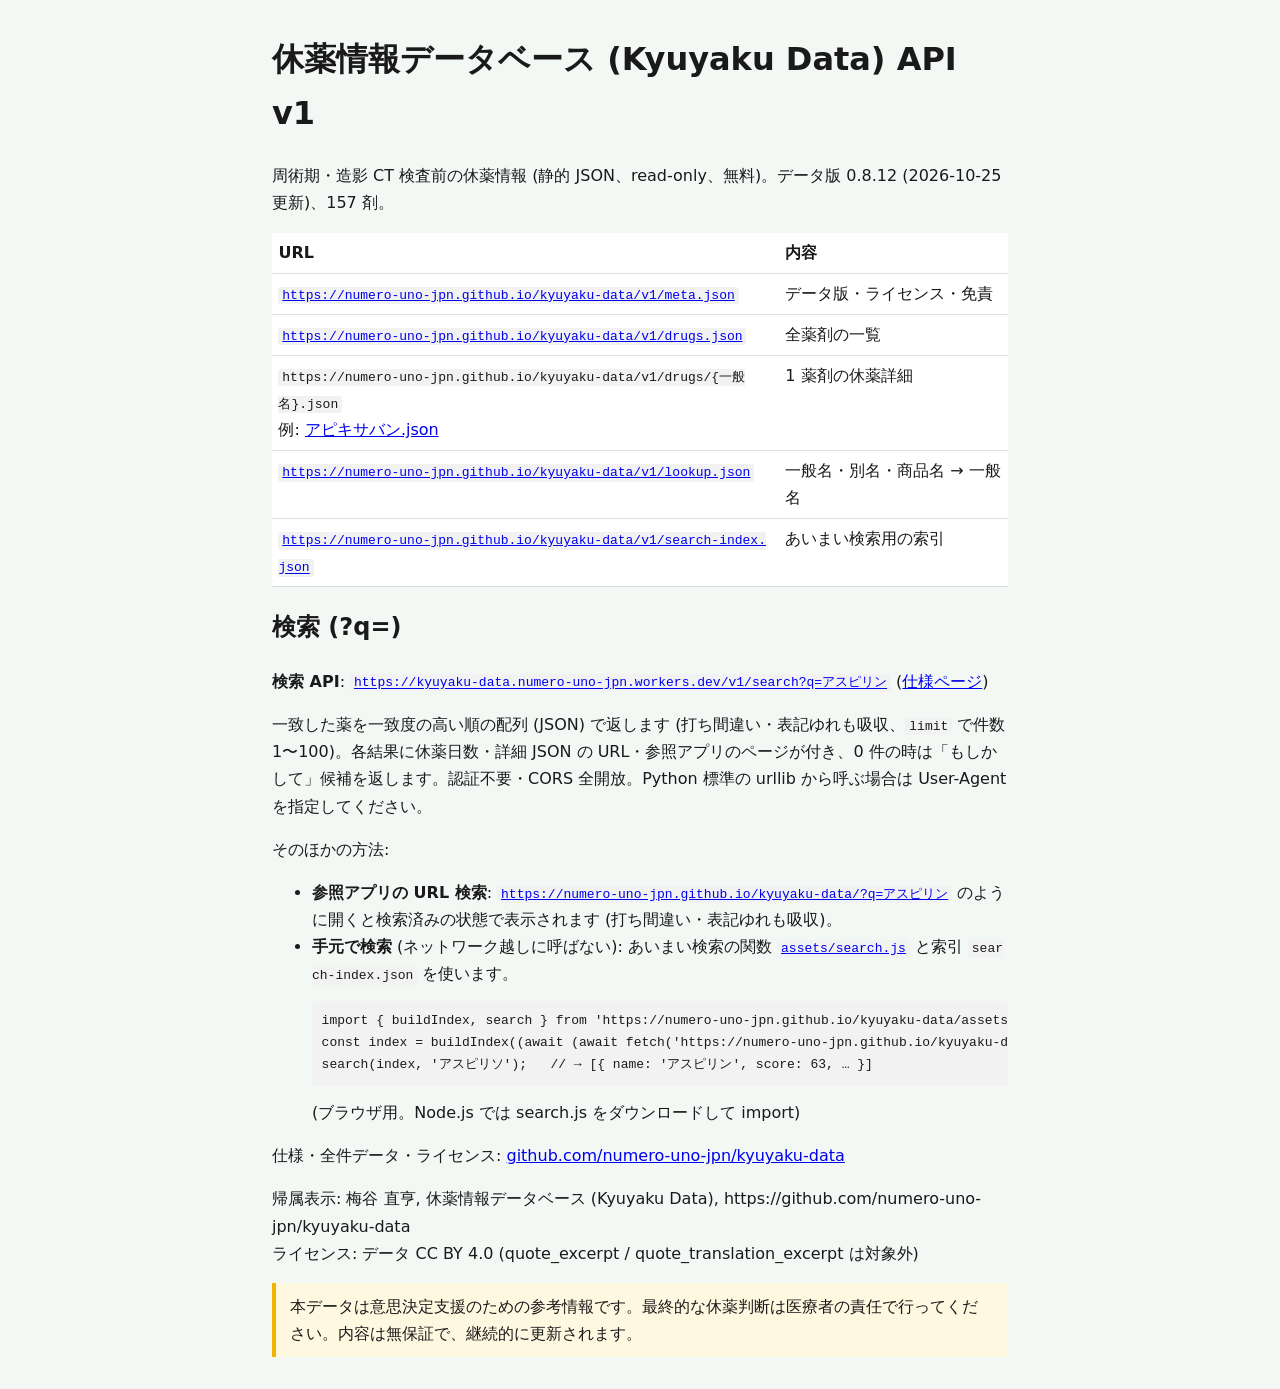
==== v1/index.html @ 0da5d732 "Sync data v0.8.12 (source 13854ec)" ====
<!doctype html>
<html lang="ja">
<head>
<meta charset="utf-8">
<meta name="viewport" content="width=device-width, initial-scale=1">
<title>休薬情報データベース (Kyuyaku Data) API</title>
<style>
body{font-family:system-ui,-apple-system,"Segoe UI","Hiragino Sans","Noto Sans JP",sans-serif;max-width:46rem;margin:2rem auto;padding:0 1rem;line-height:1.7;color:#1a1a1a;background:#f3f8f5}
table{background:#fff}
code{background:#f2f2f2;padding:.1em .3em;border-radius:3px;word-break:break-all}
table{border-collapse:collapse;width:100%}td,th{border-bottom:1px solid #ddd;padding:.4rem;text-align:left;vertical-align:top}
.note{background:#fff8e1;border-left:4px solid #f0b400;padding:.6rem .9rem}
pre{background:#f2f2f2;padding:.6rem;overflow-x:auto;border-radius:4px}pre code{background:none;padding:0}
@media (prefers-color-scheme:dark){body{color:#e6e6e6;background:#141414}table{background:#141414}code,pre{background:#2a2a2a}td,th{border-color:#333}.note{background:#2b2512}a{color:#8ab4ff}}
</style>
</head>
<body>
<h1>休薬情報データベース (Kyuyaku Data) API v1</h1>
<p>周術期・造影 CT 検査前の休薬情報 (静的 JSON、read-only、無料)。データ版 0.8.12 (2026-10-25更新)、157 剤。</p>
<table>
<tr><th>URL</th><th>内容</th></tr>
<tr><td><a href="https://numero-uno-jpn.github.io/kyuyaku-data/v1/meta.json"><code>https://numero-uno-jpn.github.io/kyuyaku-data/v1/meta.json</code></a></td><td>データ版・ライセンス・免責</td></tr>
<tr><td><a href="https://numero-uno-jpn.github.io/kyuyaku-data/v1/drugs.json"><code>https://numero-uno-jpn.github.io/kyuyaku-data/v1/drugs.json</code></a></td><td>全薬剤の一覧</td></tr>
<tr><td><code>https://numero-uno-jpn.github.io/kyuyaku-data/v1/drugs/{一般名}.json</code><br>例: <a href="https://numero-uno-jpn.github.io/kyuyaku-data/v1/drugs/アピキサバン.json">アピキサバン.json</a></td><td>1 薬剤の休薬詳細</td></tr>
<tr><td><a href="https://numero-uno-jpn.github.io/kyuyaku-data/v1/lookup.json"><code>https://numero-uno-jpn.github.io/kyuyaku-data/v1/lookup.json</code></a></td><td>一般名・別名・商品名 → 一般名</td></tr>
<tr><td><a href="https://numero-uno-jpn.github.io/kyuyaku-data/v1/search-index.json"><code>https://numero-uno-jpn.github.io/kyuyaku-data/v1/search-index.json</code></a></td><td>あいまい検索用の索引</td></tr>
</table>
<h2>検索 (?q=)</h2>
<p><strong>検索 API</strong>: <a href="https://kyuyaku-data.numero-uno-jpn.workers.dev/v1/search?q=アスピリン"><code>https://kyuyaku-data.numero-uno-jpn.workers.dev/v1/search?q=アスピリン</code></a> (<a href="../search-api.html">仕様ページ</a>)</p>
<p>一致した薬を一致度の高い順の配列 (JSON) で返します (打ち間違い・表記ゆれも吸収、<code>limit</code> で件数 1〜100)。各結果に休薬日数・詳細 JSON の URL・参照アプリのページが付き、0 件の時は「もしかして」候補を返します。認証不要・CORS 全開放。Python 標準の urllib から呼ぶ場合は User-Agent を指定してください。</p>
<p>そのほかの方法:</p>
<ul>
<li><strong>参照アプリの URL 検索</strong>: <a href="../?q=アスピリン"><code>https://numero-uno-jpn.github.io/kyuyaku-data/?q=アスピリン</code></a> のように開くと検索済みの状態で表示されます (打ち間違い・表記ゆれも吸収)。</li>
<li><strong>手元で検索</strong> (ネットワーク越しに呼ばない): あいまい検索の関数 <a href="../assets/search.js"><code>assets/search.js</code></a> と索引 <code>search-index.json</code> を使います。
<pre><code>import { buildIndex, search } from 'https://numero-uno-jpn.github.io/kyuyaku-data/assets/search.js';
const index = buildIndex((await (await fetch('https://numero-uno-jpn.github.io/kyuyaku-data/v1/search-index.json')).json()).drugs);
search(index, 'アスピリソ');   // → [{ name: 'アスピリン', score: 63, … }]</code></pre>
(ブラウザ用。Node.js では search.js をダウンロードして import)</li>
</ul>
<p>仕様・全件データ・ライセンス: <a href="https://github.com/numero-uno-jpn/kyuyaku-data">github.com/numero-uno-jpn/kyuyaku-data</a></p>
<p>帰属表示: 梅谷 直亨, 休薬情報データベース (Kyuyaku Data), https://github.com/numero-uno-jpn/kyuyaku-data<br>ライセンス: データ CC BY 4.0 (quote_excerpt / quote_translation_excerpt は対象外)</p>
<p class="note">本データは意思決定支援のための参考情報です。最終的な休薬判断は医療者の責任で行ってください。内容は無保証で、継続的に更新されます。</p>
</body>
</html>
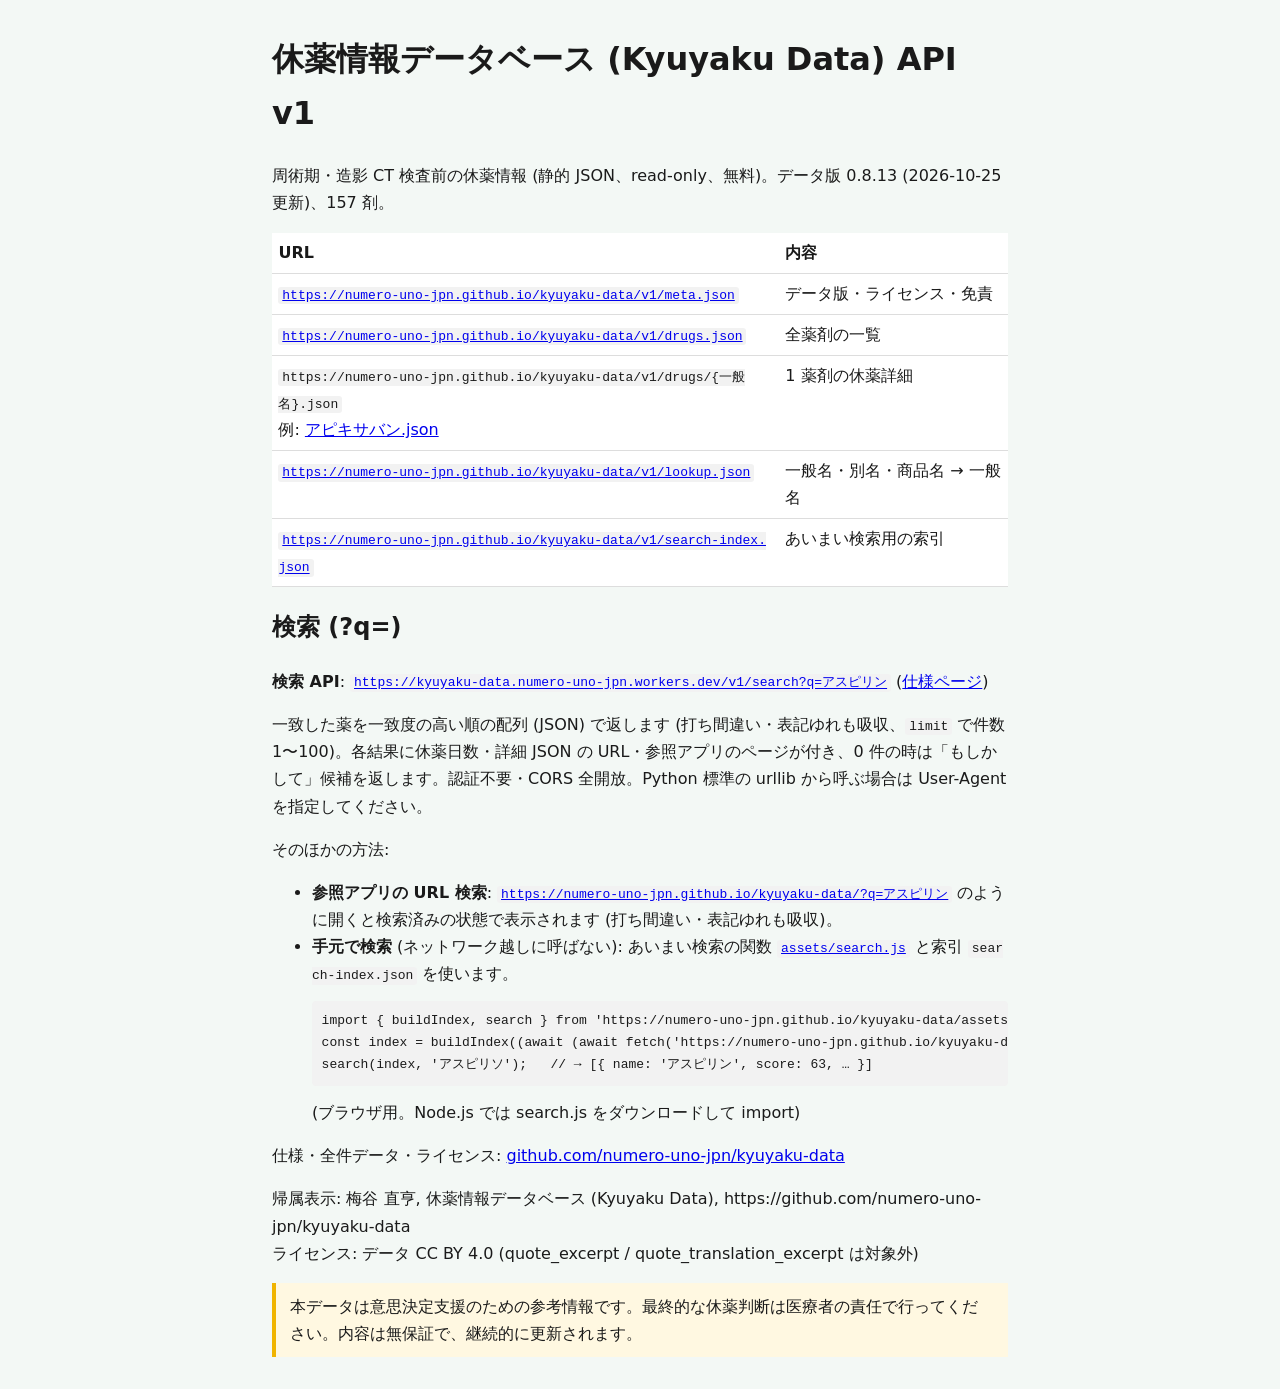
==== commit fb96d6f2: "Sync data v0.8.13 (source 6aa8aa5)" ====
--- a/v1/index.html
+++ b/v1/index.html
@@ -16,7 +16,7 @@
 </head>
 <body>
 <h1>休薬情報データベース (Kyuyaku Data) API v1</h1>
-<p>周術期・造影 CT 検査前の休薬情報 (静的 JSON、read-only、無料)。データ版 0.8.12 (2026-10-25更新)、157 剤。</p>
+<p>周術期・造影 CT 検査前の休薬情報 (静的 JSON、read-only、無料)。データ版 0.8.13 (2026-10-25更新)、157 剤。</p>
 <table>
 <tr><th>URL</th><th>内容</th></tr>
 <tr><td><a href="https://numero-uno-jpn.github.io/kyuyaku-data/v1/meta.json"><code>https://numero-uno-jpn.github.io/kyuyaku-data/v1/meta.json</code></a></td><td>データ版・ライセンス・免責</td></tr>
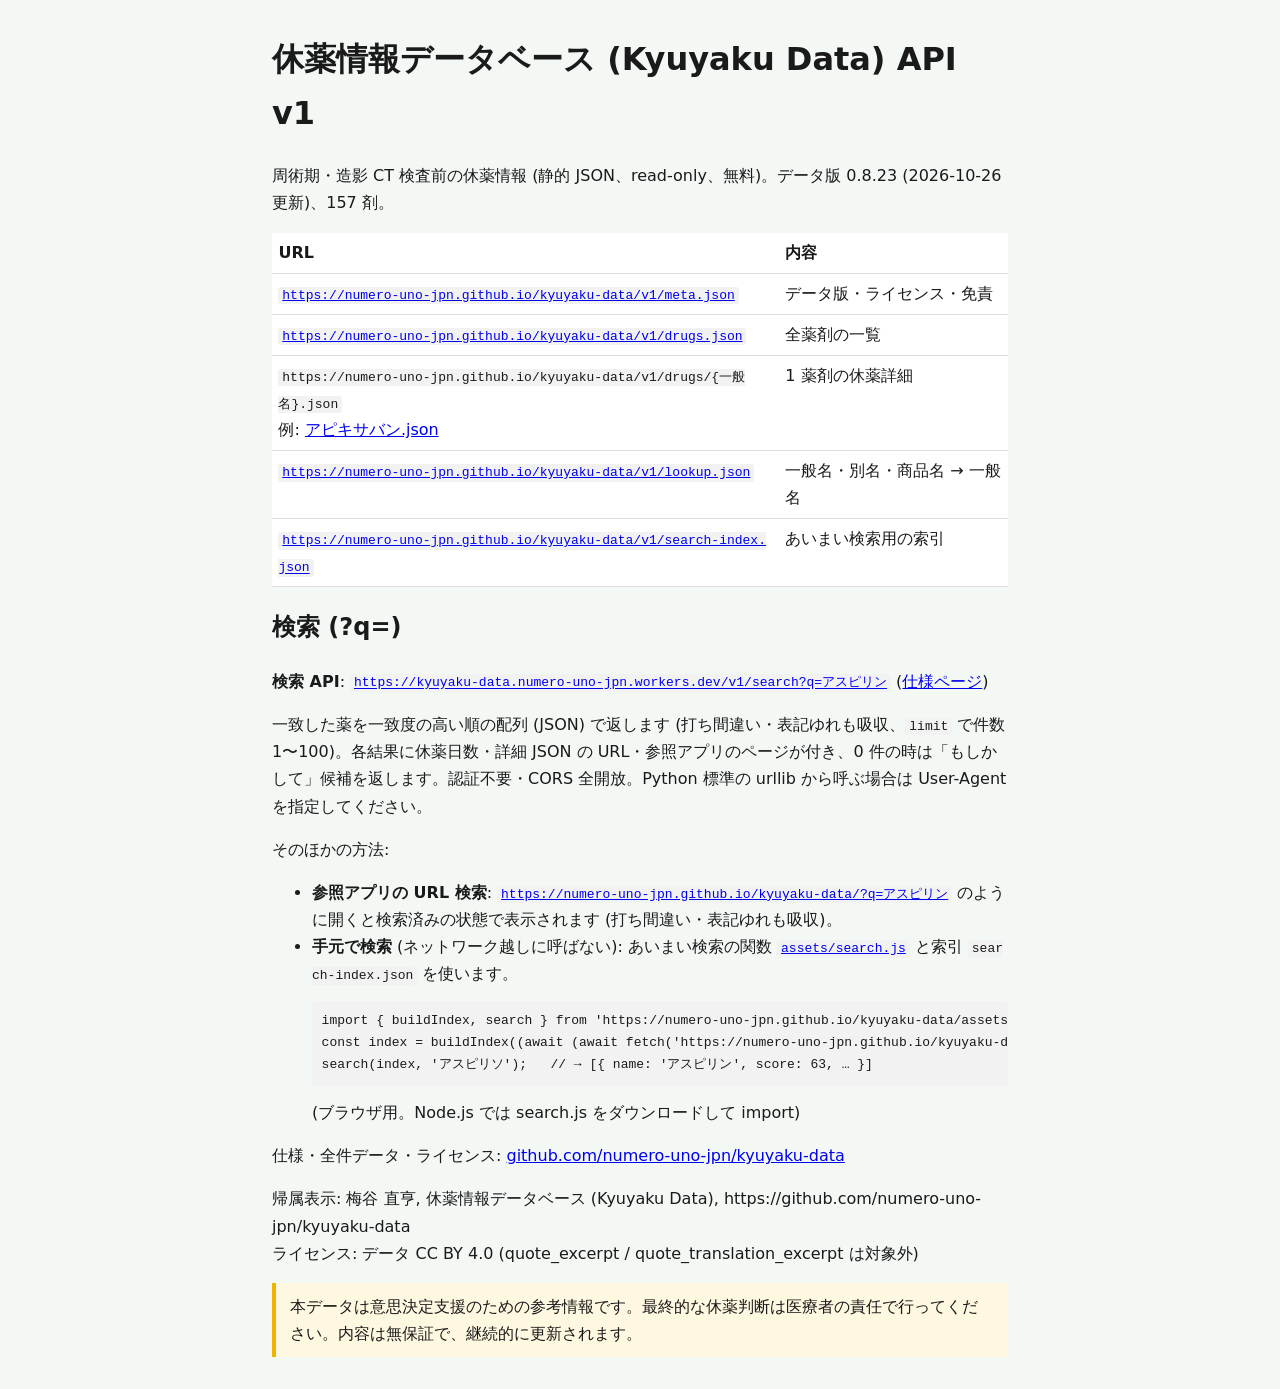
==== commit 911265b6: "Sync data v0.8.23 (source ba4a5b7)" ====
--- a/v1/index.html
+++ b/v1/index.html
@@ -16,7 +16,7 @@
 </head>
 <body>
 <h1>休薬情報データベース (Kyuyaku Data) API v1</h1>
-<p>周術期・造影 CT 検査前の休薬情報 (静的 JSON、read-only、無料)。データ版 0.8.13 (2026-10-25更新)、157 剤。</p>
+<p>周術期・造影 CT 検査前の休薬情報 (静的 JSON、read-only、無料)。データ版 0.8.23 (2026-10-26更新)、157 剤。</p>
 <table>
 <tr><th>URL</th><th>内容</th></tr>
 <tr><td><a href="https://numero-uno-jpn.github.io/kyuyaku-data/v1/meta.json"><code>https://numero-uno-jpn.github.io/kyuyaku-data/v1/meta.json</code></a></td><td>データ版・ライセンス・免責</td></tr>
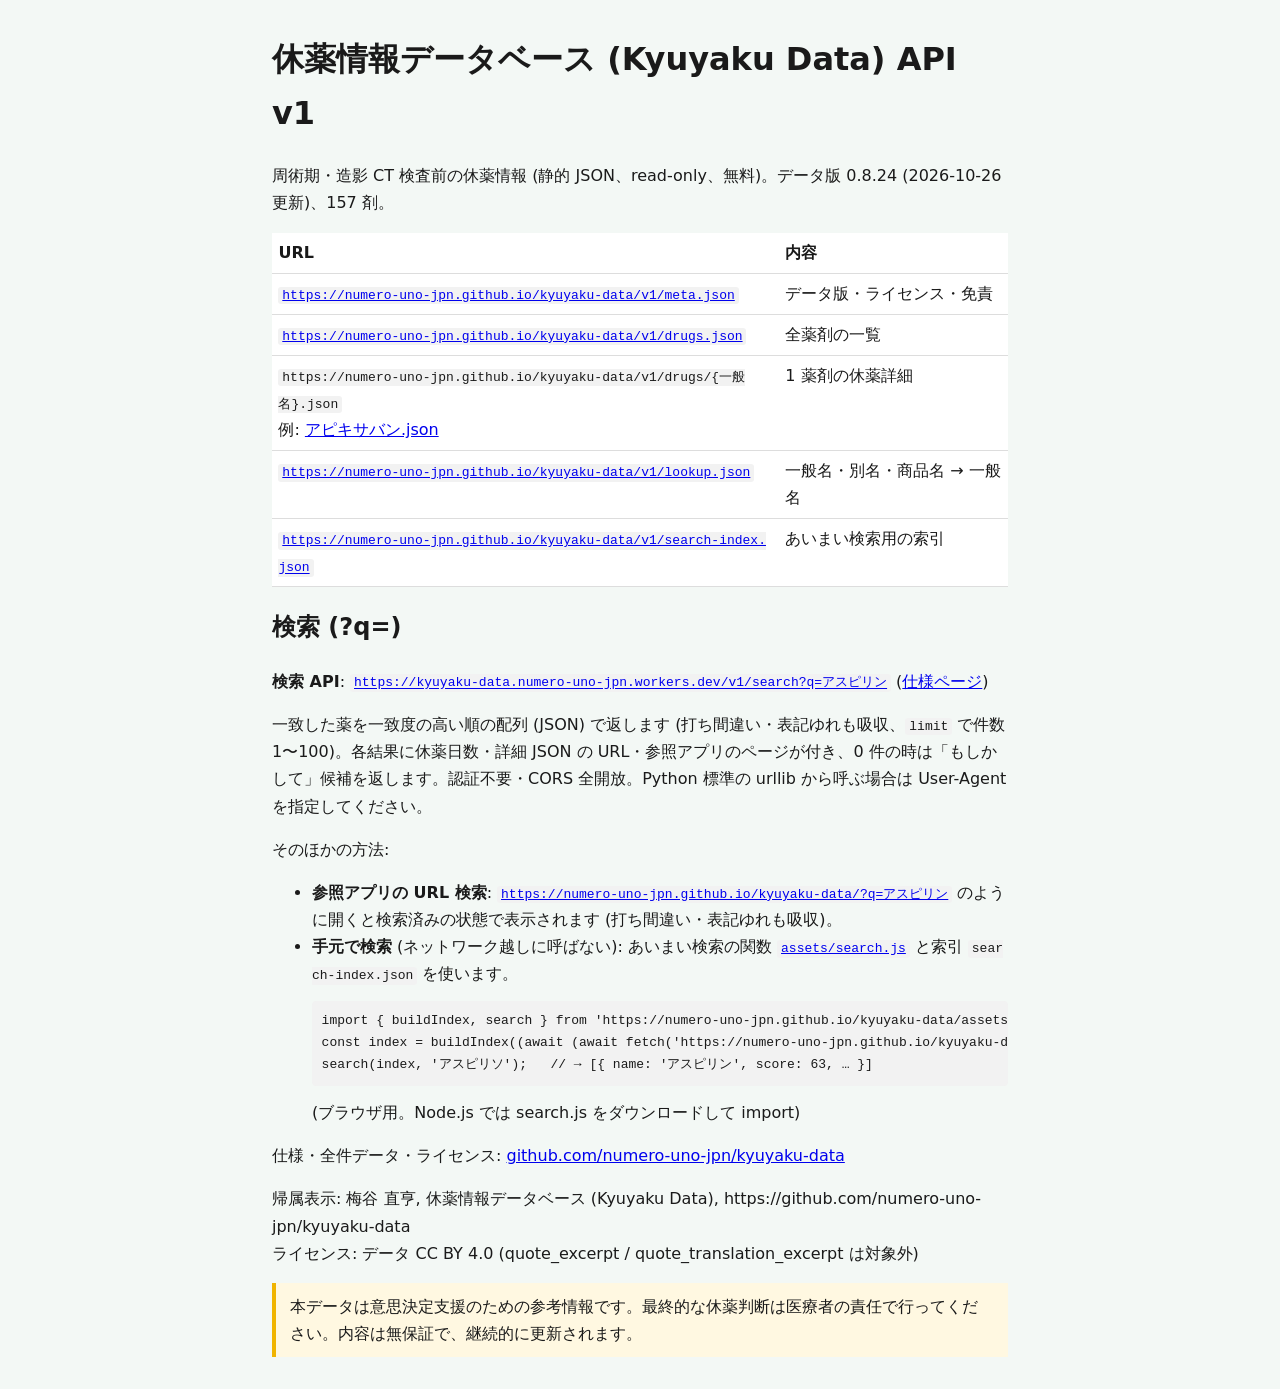
==== commit 6a041c43: "Sync data v0.8.24 (source 88ec6a4)" ====
--- a/v1/index.html
+++ b/v1/index.html
@@ -16,7 +16,7 @@
 </head>
 <body>
 <h1>休薬情報データベース (Kyuyaku Data) API v1</h1>
-<p>周術期・造影 CT 検査前の休薬情報 (静的 JSON、read-only、無料)。データ版 0.8.23 (2026-10-26更新)、157 剤。</p>
+<p>周術期・造影 CT 検査前の休薬情報 (静的 JSON、read-only、無料)。データ版 0.8.24 (2026-10-26更新)、157 剤。</p>
 <table>
 <tr><th>URL</th><th>内容</th></tr>
 <tr><td><a href="https://numero-uno-jpn.github.io/kyuyaku-data/v1/meta.json"><code>https://numero-uno-jpn.github.io/kyuyaku-data/v1/meta.json</code></a></td><td>データ版・ライセンス・免責</td></tr>
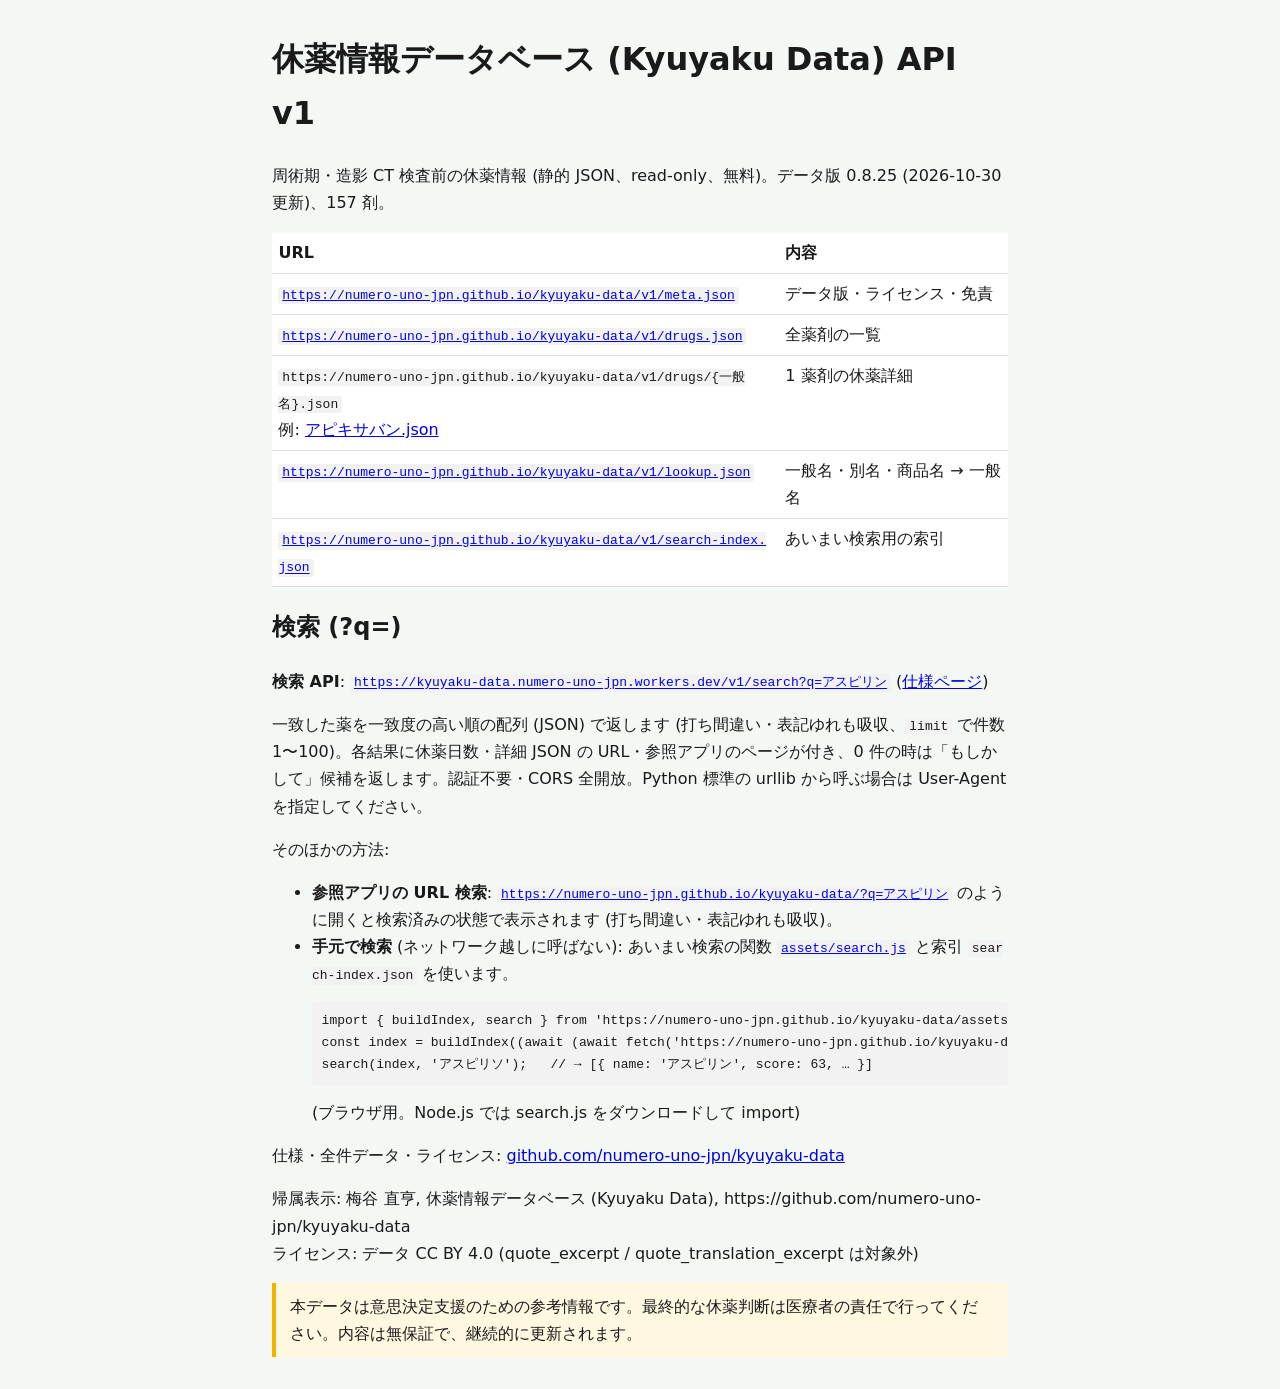
==== commit bf7e8341: "Sync data v0.8.25 (source e0a6df5)" ====
--- a/v1/index.html
+++ b/v1/index.html
@@ -16,7 +16,7 @@
 </head>
 <body>
 <h1>休薬情報データベース (Kyuyaku Data) API v1</h1>
-<p>周術期・造影 CT 検査前の休薬情報 (静的 JSON、read-only、無料)。データ版 0.8.24 (2026-10-26更新)、157 剤。</p>
+<p>周術期・造影 CT 検査前の休薬情報 (静的 JSON、read-only、無料)。データ版 0.8.25 (2026-10-30更新)、157 剤。</p>
 <table>
 <tr><th>URL</th><th>内容</th></tr>
 <tr><td><a href="https://numero-uno-jpn.github.io/kyuyaku-data/v1/meta.json"><code>https://numero-uno-jpn.github.io/kyuyaku-data/v1/meta.json</code></a></td><td>データ版・ライセンス・免責</td></tr>
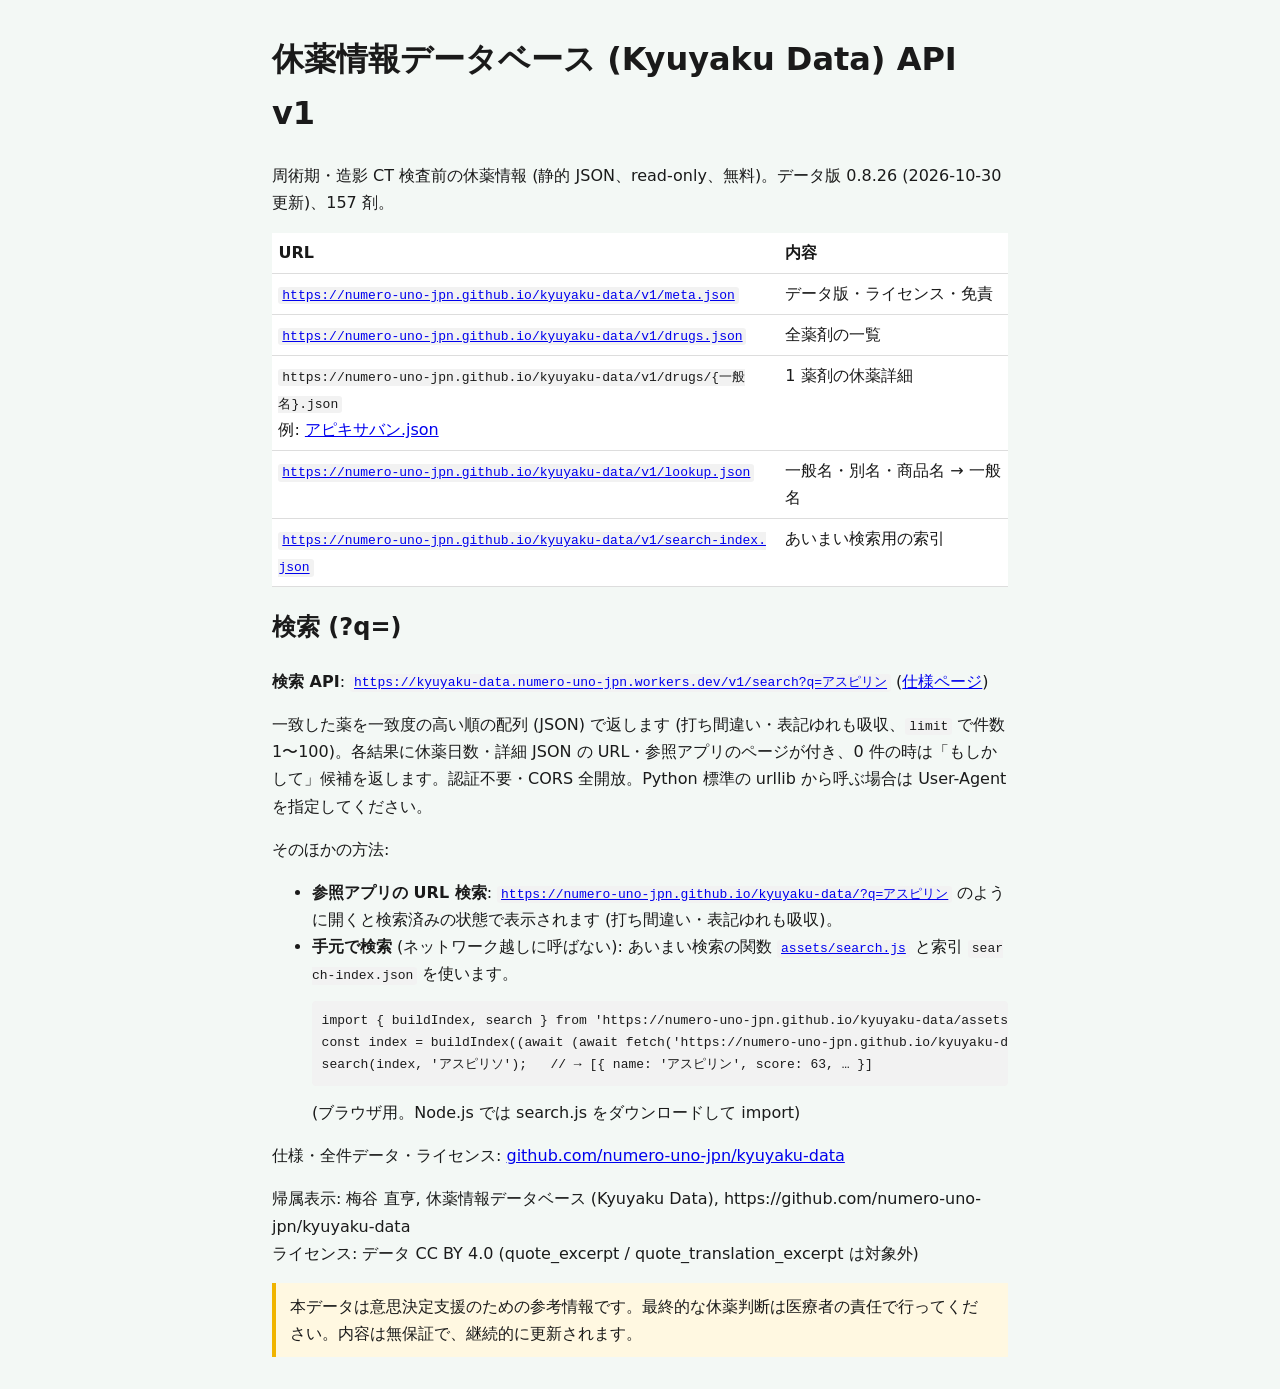
==== commit b43ea67f: "Sync data v0.8.26 (source bcbb040)" ====
--- a/v1/index.html
+++ b/v1/index.html
@@ -16,7 +16,7 @@
 </head>
 <body>
 <h1>休薬情報データベース (Kyuyaku Data) API v1</h1>
-<p>周術期・造影 CT 検査前の休薬情報 (静的 JSON、read-only、無料)。データ版 0.8.25 (2026-10-30更新)、157 剤。</p>
+<p>周術期・造影 CT 検査前の休薬情報 (静的 JSON、read-only、無料)。データ版 0.8.26 (2026-10-30更新)、157 剤。</p>
 <table>
 <tr><th>URL</th><th>内容</th></tr>
 <tr><td><a href="https://numero-uno-jpn.github.io/kyuyaku-data/v1/meta.json"><code>https://numero-uno-jpn.github.io/kyuyaku-data/v1/meta.json</code></a></td><td>データ版・ライセンス・免責</td></tr>
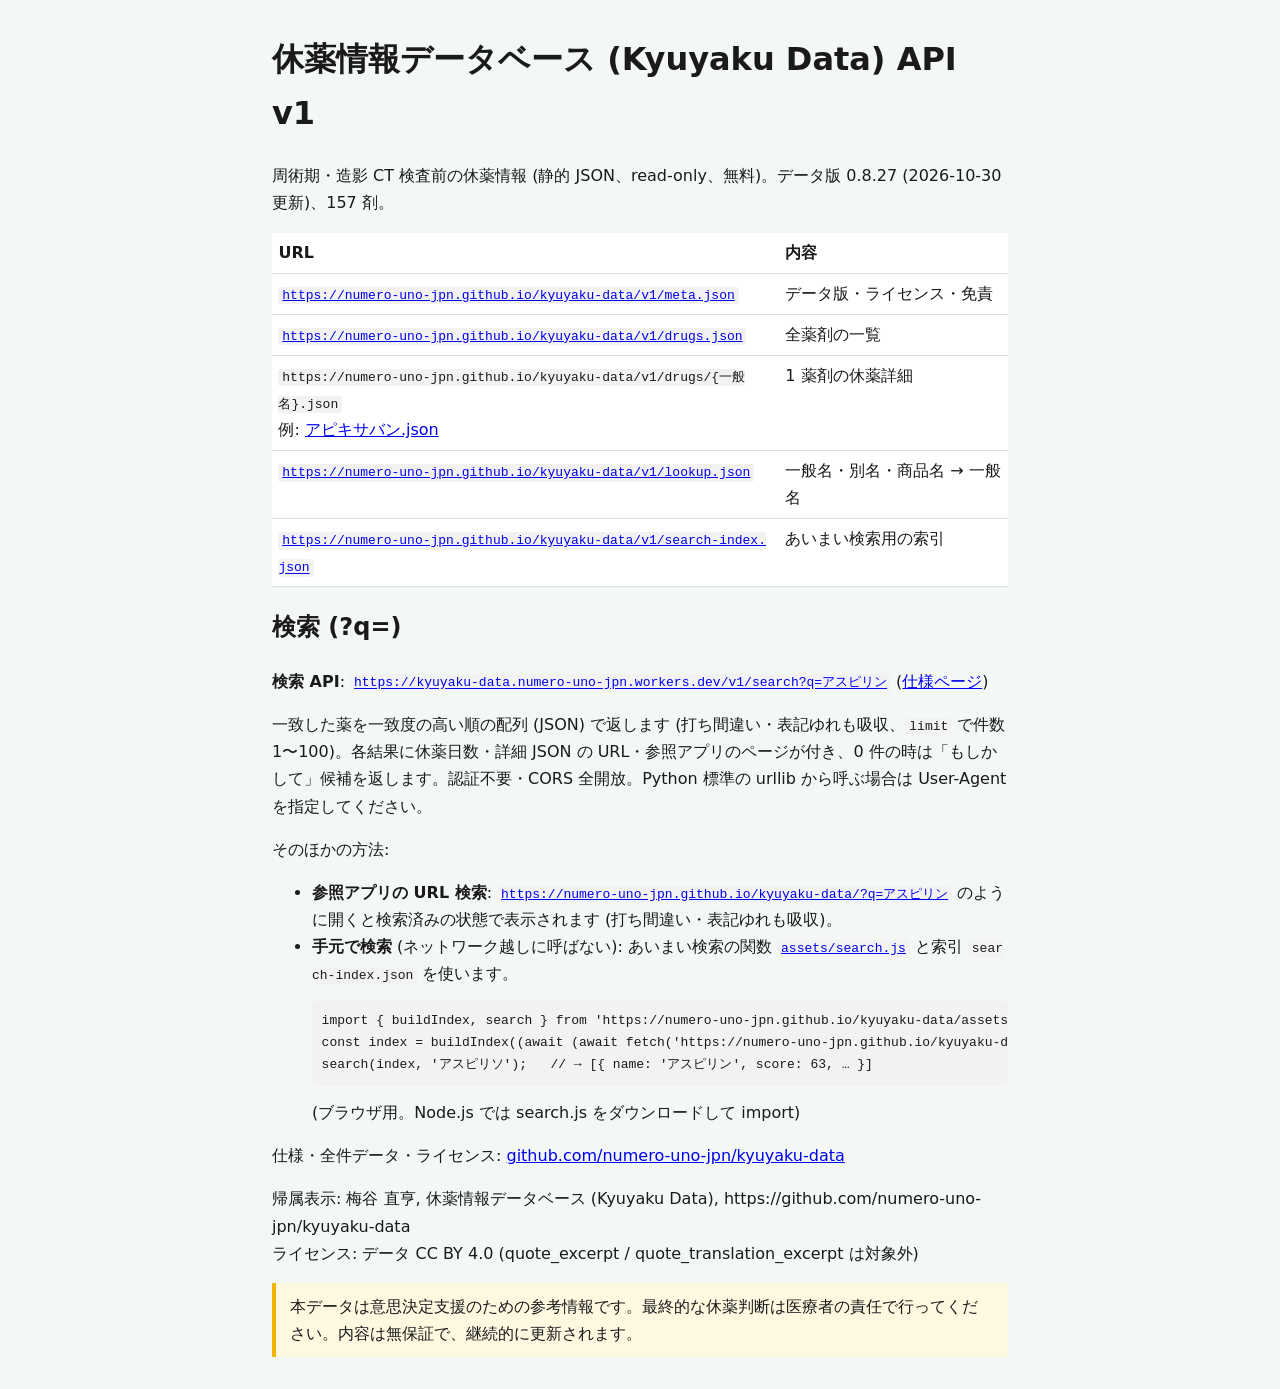
==== commit 58b9d507: "Sync data v0.8.27 (source 2b2807e)" ====
--- a/v1/index.html
+++ b/v1/index.html
@@ -16,7 +16,7 @@
 </head>
 <body>
 <h1>休薬情報データベース (Kyuyaku Data) API v1</h1>
-<p>周術期・造影 CT 検査前の休薬情報 (静的 JSON、read-only、無料)。データ版 0.8.26 (2026-10-30更新)、157 剤。</p>
+<p>周術期・造影 CT 検査前の休薬情報 (静的 JSON、read-only、無料)。データ版 0.8.27 (2026-10-30更新)、157 剤。</p>
 <table>
 <tr><th>URL</th><th>内容</th></tr>
 <tr><td><a href="https://numero-uno-jpn.github.io/kyuyaku-data/v1/meta.json"><code>https://numero-uno-jpn.github.io/kyuyaku-data/v1/meta.json</code></a></td><td>データ版・ライセンス・免責</td></tr>
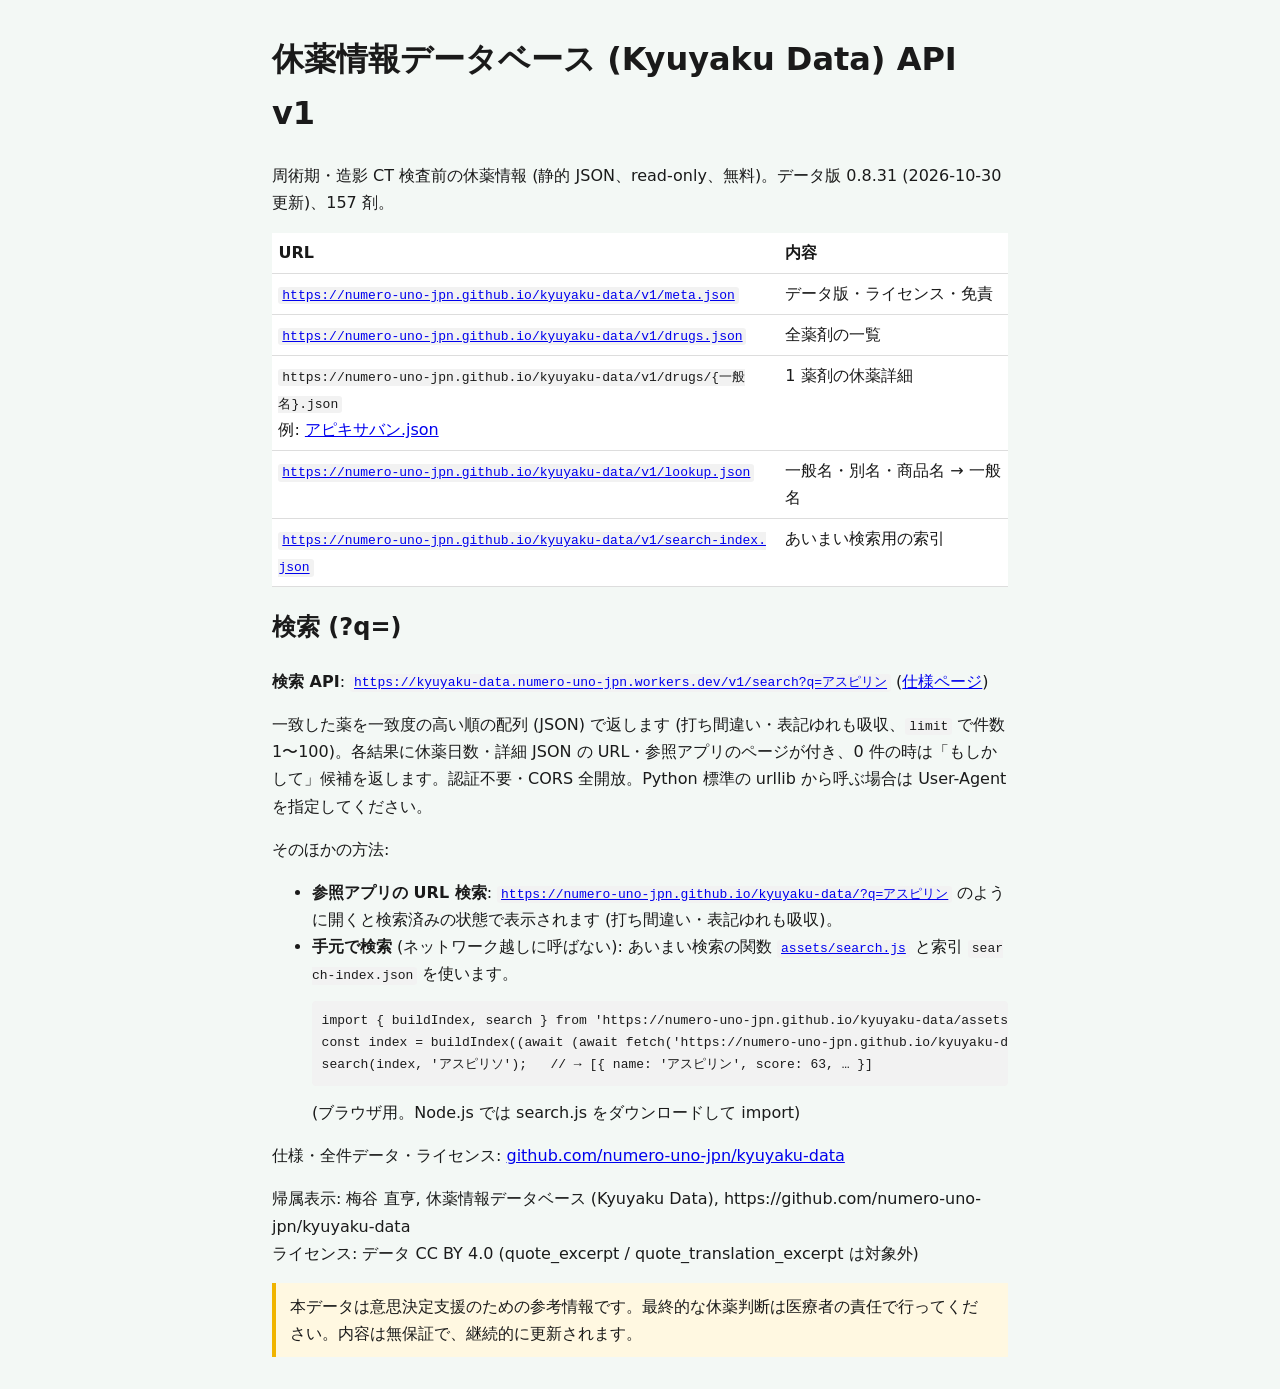
==== commit e117956a: "Sync data v0.8.31 (source 4ff5bff)" ====
--- a/v1/index.html
+++ b/v1/index.html
@@ -16,7 +16,7 @@
 </head>
 <body>
 <h1>休薬情報データベース (Kyuyaku Data) API v1</h1>
-<p>周術期・造影 CT 検査前の休薬情報 (静的 JSON、read-only、無料)。データ版 0.8.27 (2026-10-30更新)、157 剤。</p>
+<p>周術期・造影 CT 検査前の休薬情報 (静的 JSON、read-only、無料)。データ版 0.8.31 (2026-10-30更新)、157 剤。</p>
 <table>
 <tr><th>URL</th><th>内容</th></tr>
 <tr><td><a href="https://numero-uno-jpn.github.io/kyuyaku-data/v1/meta.json"><code>https://numero-uno-jpn.github.io/kyuyaku-data/v1/meta.json</code></a></td><td>データ版・ライセンス・免責</td></tr>
